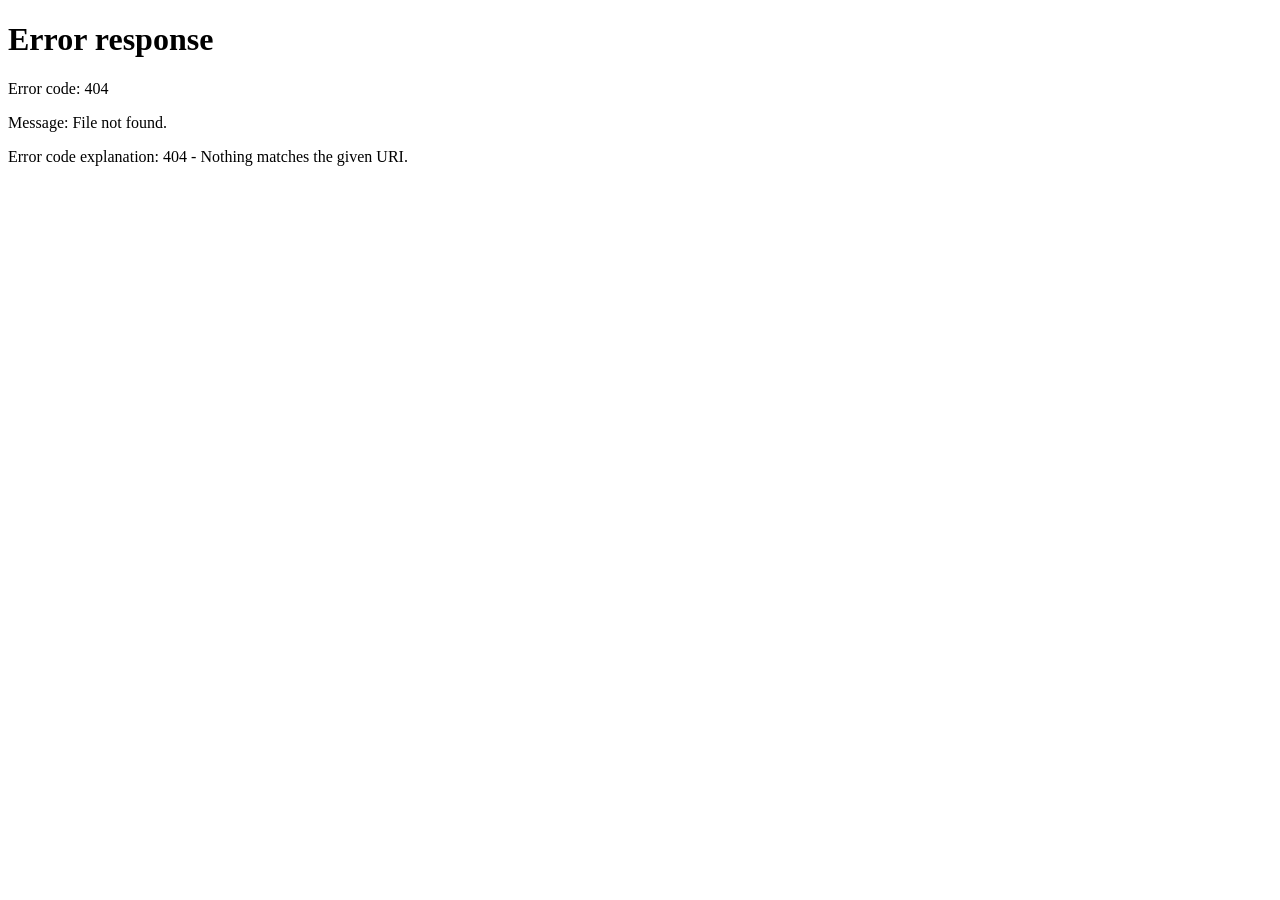
==== convite.html @ 3758fd80 "danibuffet" ====
<!DOCTYPE html>
<!DOCTYPE html>
<html>
<head>
    <meta http-equiv="refresh" content="0; cores.pdf">
    <title>Redirecionando...</title>
</head>
<body>
    Se você não for redirecionado, <a href="cores.pdf">clique aqui</a>.
</body>
</html>
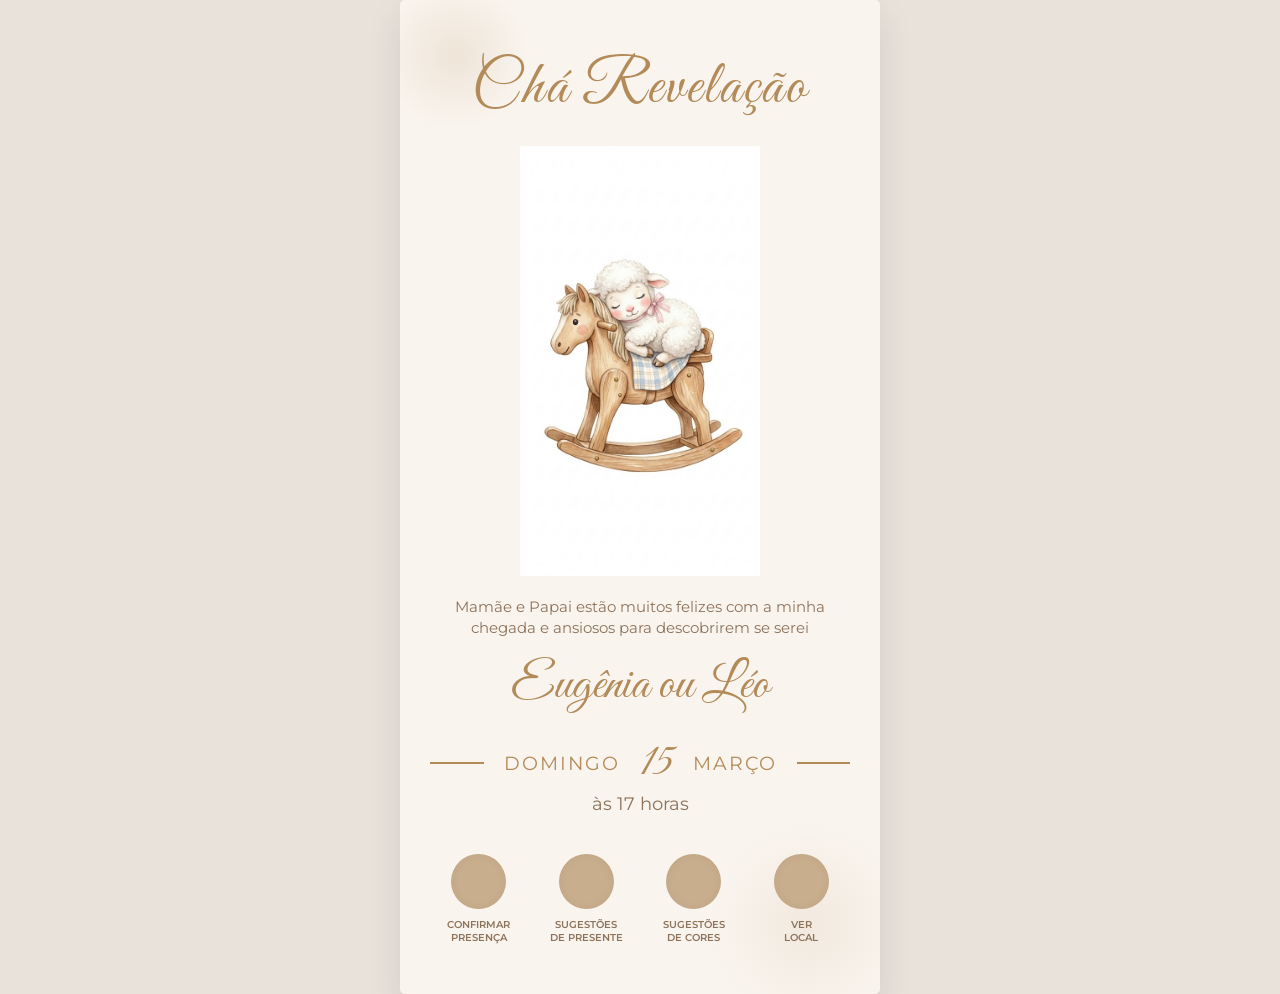
==== commit 4c8f0311: "PDFadd" ====
--- a/convite.html
+++ b/convite.html
@@ -1,11 +1,211 @@
 <!DOCTYPE html>
-<!DOCTYPE html>
-<html>
+<html lang="pt-br">
 <head>
-    <meta http-equiv="refresh" content="0; cores.pdf">
-    <title>Redirecionando...</title>
+    <meta charset="UTF-8">
+    <meta name="viewport" content="width=device-width, initial-scale=1.0">
+    <title>Convite Chá Revelação</title>
+    <link href="https://fonts.googleapis.com/css2?family=Great+Vibes&family=Montserrat:wght@300;400;600&display=swap" rel="stylesheet">
+    <style>
+        :root {
+            --bg-color: #f9f4ee;
+            --gold-text: #b38b59;
+            --soft-brown: #8e735b;
+        }
+
+        body {
+            background-color: #e8e2db;
+            display: flex;
+            justify-content: center;
+            align-items: center;
+            min-height: 100vh;
+            margin: 0;
+            font-family: 'Montserrat', sans-serif;
+        }
+
+        .card {
+            background-color: var(--bg-color);
+            width: 420px;
+            padding: 50px 30px;
+            text-align: center;
+            box-shadow: 0 15px 35px rgba(0,0,0,0.1);
+            border-radius: 5px;
+            position: relative;
+            overflow: hidden;
+            /* Se você tiver uma imagem de fundo única com as manchas: */
+            /* background-image: url('assets/fundo_aquarela.png'); */
+            /* background-size: cover; */
+        }
+
+        /* Simulando as manchas de aquarela nas quinas via CSS caso não tenha imagem única */
+        .card::before {
+            content: "";
+            position: absolute;
+            top: -20px; left: -20px;
+            width: 150px; height: 150px;
+            background: radial-gradient(circle, rgba(179,139,89,0.15) 0%, transparent 70%);
+            border-radius: 50%;
+        }
+
+        .card::after {
+            content: "";
+            position: absolute;
+            bottom: -30px; right: -30px;
+            width: 200px; height: 200px;
+            background: radial-gradient(circle, rgba(179,139,89,0.1) 0%, transparent 70%);
+            border-radius: 50%;
+        }
+
+        .content { position: relative; z-index: 2; }
+
+        h1 {
+            font-family: 'Great Vibes', cursive;
+            color: var(--gold-text);
+            font-size: 3.8rem;
+            margin: 0;
+            font-weight: 400;
+            letter-spacing: 2px;
+        }
+
+        .main-illustration {
+            width: 240px;
+            height: auto;
+            margin: 20px auto;
+            display: block;
+        }
+
+        p.intro {
+            color: var(--soft-brown);
+            font-size: 0.95rem;
+            line-height: 1.4;
+            padding: 0 10px;
+            margin: 15px 0;
+        }
+
+        .names {
+            font-family: 'Great Vibes', cursive;
+            color: var(--gold-text);
+            font-size: 3.2rem;
+            margin: 15px 0;
+        }
+
+        .date-row {
+            display: flex;
+            justify-content: center;
+            align-items: center;
+            gap: 20px;
+            margin: 25px 0 10px;
+        }
+
+        .line {
+            height: 2px;
+            background-color: var(--gold-text);
+            width: 80px;
+        }
+
+        .date-text {
+            color: var(--gold-text);
+            font-weight: 400;
+            font-size: 1.2rem;
+            letter-spacing: 2px;
+        }
+
+        .day-big {
+            font-size: 3rem;
+            color: var(--gold-text);
+            font-family: 'Great Vibes', cursive;
+            margin: -10px 0;
+        }
+
+        .time {
+            color: var(--soft-brown);
+            font-size: 1.1rem;
+            margin-bottom: 40px;
+        }
+
+        .footer-icons {
+            display: flex;
+            justify-content: space-between;
+            gap: 10px;
+        }
+
+        .icon-box {
+            flex: 1;
+            display: flex;
+            flex-direction: column;
+            align-items: center;
+            text-decoration: none;
+        }
+
+        .icon-circle {
+            width: 55px;
+            height: 55px;
+            background-color: #c9ae8d;
+            border-radius: 50%;
+            display: flex;
+            justify-content: center;
+            align-items: center;
+            margin-bottom: 10px;
+            /* Efeito de pincelada/aquarela opcional no ícone */
+            box-shadow: inset 0 0 10px rgba(0,0,0,0.05);
+        }
+
+        .icon-circle img {
+            width: 28px;
+            filter: brightness(0) invert(1);
+        }
+
+        .icon-label {
+            font-size: 0.65rem;
+            color: var(--soft-brown);
+            font-weight: 600;
+            text-transform: uppercase;
+            line-height: 1.2;
+        }
+
+    </style>
 </head>
 <body>
-    Se você não for redirecionado, <a href="cores.pdf">clique aqui</a>.
+
+    <div class="card">
+        <div class="content">
+            <h1>Chá Revelação</h1>
+            
+            <img src="assets/cheep.jpg" alt="Carneirinho no Balanço" class="main-illustration">
+
+            <p class="intro">Mamãe e Papai estão muitos felizes com a minha chegada e ansiosos para descobrirem se serei</p>
+            
+            <div class="names">Eugênia ou Léo</div>
+
+            <div class="date-row">
+                <div class="line"></div>
+                <div class="date-text">DOMINGO</div>
+                <div class="day-big">15</div>
+                <div class="date-text">MARÇO</div>
+                <div class="line"></div>
+            </div>
+
+            <div class="time">às 17 horas</div>
+
+            <div class="footer-icons">
+                <a href="#" class="icon-box">
+                    <div class="icon-circle"><img src="https://cdn-icons-png.flaticon.com/512/733/733585.png" alt=""></div>
+                    <span class="icon-label">Confirmar<br>Presença</span>
+                </a>
+                <a href="#" class="icon-box">
+                    <div class="icon-circle"><img src="https://cdn-icons-png.flaticon.com/512/1162/1162280.png" alt=""></div>
+                    <span class="icon-label">Sugestões<br>de Presente</span>
+                </a>
+                <a href="#" class="icon-box">
+                    <div class="icon-circle"><img src="https://cdn-icons-png.flaticon.com/512/167/167751.png" alt=""></div>
+                    <span class="icon-label">Sugestões<br>de Cores</span>
+                </a>
+                <a href="#" class="icon-box">
+                    <div class="icon-circle"><img src="https://cdn-icons-png.flaticon.com/512/1865/1865269.png" alt=""></div>
+                    <span class="icon-label">Ver<br>Local</span>
+                </a>
+            </div>
+        </div>
+    </div>
+
 </body>
 </html>
